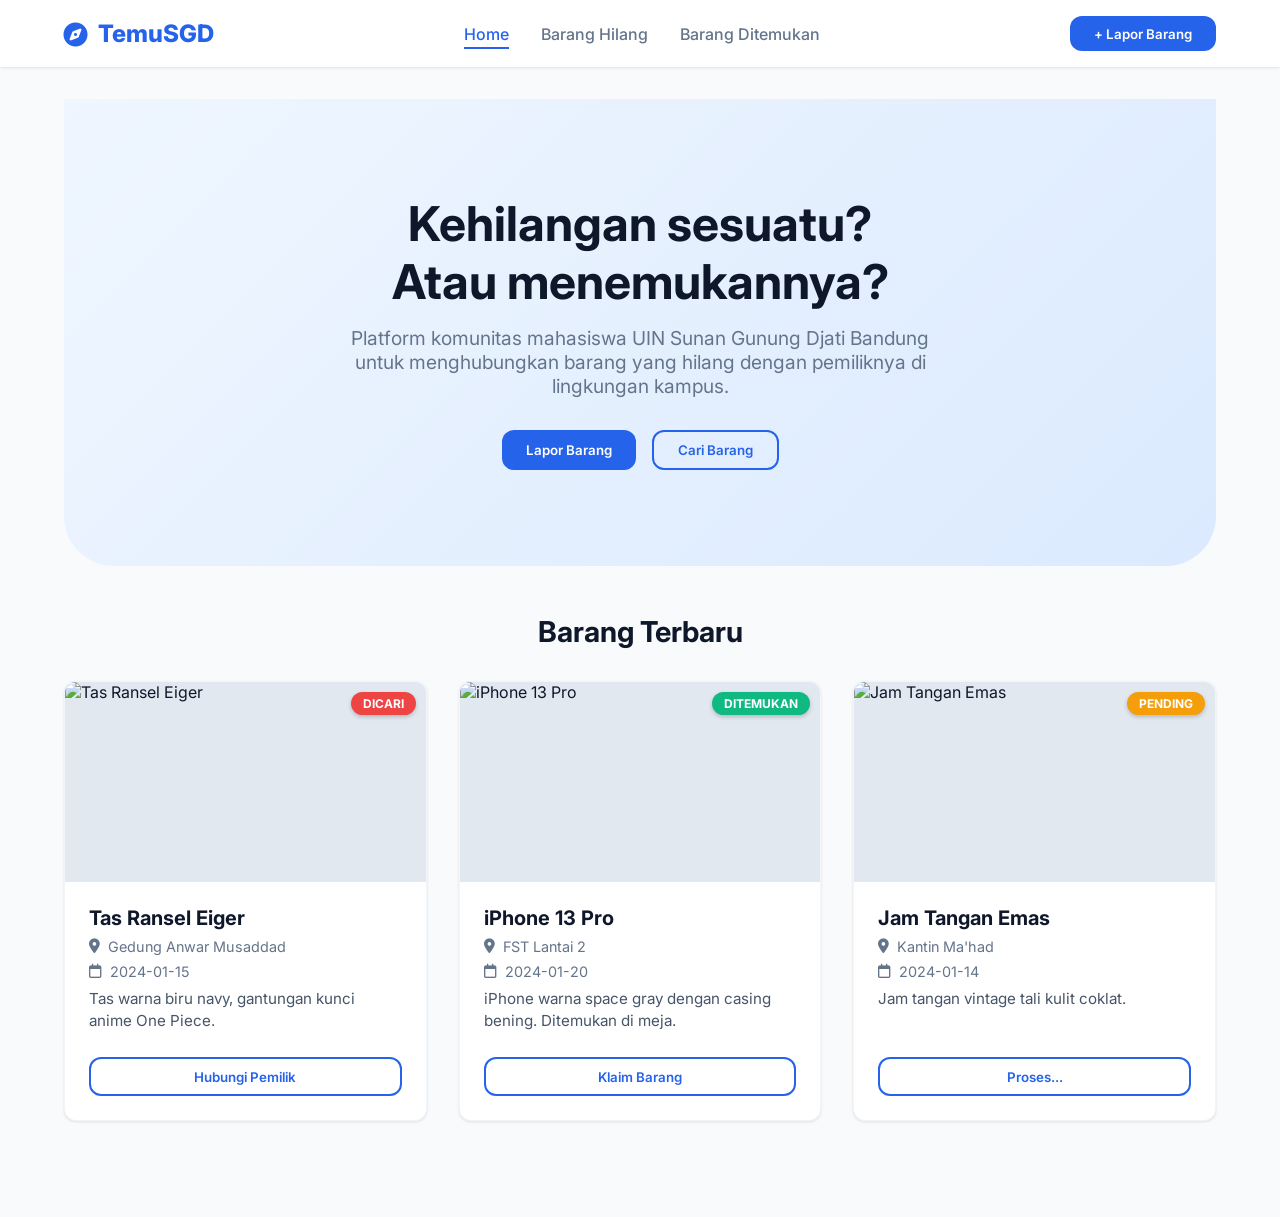
==== frontend/index.html @ 90af9c7e "rubah nama folder public menjadi frontend" ====
<!DOCTYPE html>
<html lang="id">
<head>
    <meta charset="UTF-8">
    <meta name="viewport" content="width=device-width, initial-scale=1.0">
    <title>TemuSini - Lost & Found Campus Platform</title>
    
    <link href="https://fonts.googleapis.com/css2?family=Inter:wght@300;400;500;600;700&display=swap" rel="stylesheet">
    <link rel="stylesheet" href="https://cdnjs.cloudflare.com/ajax/libs/font-awesome/6.4.0/css/all.min.css">
    
    <link rel="stylesheet" href="style.css">
</head>
<body>

    <header>
        <div class="logo">
            <i class="fa-solid fa-compass"></i> TemuSGD
        </div>
        <ul class="nav-links">
            <li><a href="#" onclick="navTo('home')" class="active" id="nav-home">Home</a></li>
            <li><a href="#" onclick="navTo('lost')" id="nav-lost">Barang Hilang</a></li>
            <li><a href="#" onclick="navTo('found')" id="nav-found">Barang Ditemukan</a></li>
        </ul>
        <button class="btn-primary" onclick="navTo('report')">+ Lapor Barang</button>
        
        <div class="menu-toggle" onclick="alert('Menu Mobile belum aktif di demo ini')">
            <i class="fa-solid fa-bars"></i>
        </div>
    </header>

    <main>
        <section id="home" class="section active">
            <div class="hero">
                <h1>Kehilangan sesuatu?<br>Atau menemukannya?</h1>
                <p>Platform komunitas mahasiswa UIN Sunan Gunung Djati Bandung untuk menghubungkan barang yang hilang dengan pemiliknya di lingkungan kampus.</p>
                <div class="hero-buttons">
                    <button class="btn-primary" onclick="navTo('report')">Lapor Barang</button>
                    <button class="btn-outline" onclick="navTo('found')">Cari Barang</button>
                </div>
            </div>

            <h2 class="section-title">Barang Terbaru</h2>
            <div class="items-grid" id="recent-items-grid">
                </div>
        </section>

        <section id="listing" class="section">
            <h2 id="listing-title" class="section-title">Daftar Barang</h2>
            
            <div class="filter-bar">
                <div class="search-box">
                    <i class="fa-solid fa-search"></i>
                    <input type="text" id="searchInput" placeholder="Cari barang (e.g. iPhone, Tas, Kunci)..." onkeyup="filterItems()">
                </div>
                <div class="categories">
                    <span class="cat-pill active" onclick="setCategory('all', this)">Semua</span>
                    <span class="cat-pill" onclick="setCategory('Elektronik', this)">Elektronik</span>
                    <span class="cat-pill" onclick="setCategory('Tas', this)">Tas</span>
                    <span class="cat-pill" onclick="setCategory('Aksesoris', this)">Aksesoris</span>
                    <span class="cat-pill" onclick="setCategory('Dokumen', this)">Dokumen</span>
                    <span class="cat-pill" onclick="setCategory('Lainnya', this)">Lainnya</span>
                </div>
            </div>

            <div class="items-grid" id="listing-grid">
                </div>
        </section>

        <section id="report" class="section">
            <div class="form-container">
                <h2 class="section-title">Formulir Pelaporan</h2>
                
                <div class="form-toggle">
                    <div class="toggle-btn active" id="btn-lost" onclick="toggleReportType('lost')">Saya Kehilangan</div>
                    <div class="toggle-btn" id="btn-found" onclick="toggleReportType('found')">Saya Menemukan</div>
                </div>

                <form onsubmit="handleReportSubmit(event)">
                    <div class="form-group">
                        <label>Nama Barang</label>
                        <input type="text" id="input-title" class="form-control" placeholder="Contoh: Tas Ransel Navy" required>
                    </div>
                    
                    <div class="grid-2">
                        <div class="form-group">
                            <label>Kategori</label>
                            <select id="input-category" class="form-control">
                                <option value="Elektronik">Elektronik</option>
                                <option value="Tas">Tas</option>
                                <option value="Aksesoris">Aksesoris</option>
                                <option value="Dokumen">Dokumen</option>
                                <option value="Lainnya">Lainnya</option>
                            </select>
                        </div>
                        <div class="form-group">
                            <label>Tanggal</label>
                            <input type="date" id="input-date" class="form-control" required>
                        </div>
                    </div>

                    <div class="form-group">
                        <label>Lokasi (Hilang/Ditemukan)</label>
                        <input type="text" id="input-location" class="form-control" placeholder="Contoh: Gedung Anwar Musaddad" required>
                    </div>

                    <div class="form-group">
                        <label>Deskripsi</label>
                        <textarea id="input-desc" class="form-control" placeholder="Jelaskan ciri-ciri barang secara detail..."></textarea>
                    </div>
                    
                    <div class="form-group">
                        <label>Foto Barang (Opsional)</label>
                        <div class="file-upload">
                            <i class="fa-solid fa-cloud-arrow-up"></i> Upload Foto
                            <input type="file" id="input-image" class="form-control" accept="image/*">
                        </div>
                    </div>

                    <button type="submit" class="btn-primary full-width">Kirim Laporan</button>
                </form>
            </div>
        </section>
    </main>

    <div id="claimModal" class="modal">
        <div class="modal-content">
            <span class="close-modal" onclick="closeModal()">&times;</span>
            <h3>Klaim Barang</h3>
            <p class="modal-subtitle">Anda akan menghubungi penemu barang ini.</p>
            
            <div class="modal-item-info">
                <h4 id="modal-item-name">Nama Barang</h4>
                <p>Ditemukan oleh: <span id="modal-finder">Nama</span></p>
            </div>

            <form onsubmit="handleClaimSubmit(event)">
                <div class="form-group">
                    <label>Nama Lengkap Anda</label>
                    <input type="text" class="form-control" required>
                </div>
                <div class="form-group">
                    <label>Bukti Kepemilikan</label>
                    <textarea class="form-control" placeholder="Sebutkan ciri khusus (misal: wallpaper HP, isi dompet)..." required></textarea>
                </div>
                <button type="submit" class="btn-primary full-width">Ajukan Klaim</button>
            </form>
        </div>
    </div>

    <script src="script.js"></script>
</body>
</html>
---- frontend/style.css ----
/* --- CSS VARIABLES & RESET --- */
:root {
    --primary: #2563eb;       /* Biru Utama */
    --primary-dark: #1e40af;
    --secondary: #64748b;
    --accent-green: #10b981;  /* Found */
    --accent-yellow: #f59e0b; /* Pending */
    --accent-red: #ef4444;    /* Lost */
    --bg-light: #f8fafc;
    --white: #ffffff;
    --text-dark: #0f172a;
    --shadow-sm: 0 1px 3px rgba(0,0,0,0.1);
    --shadow-md: 0 4px 6px -1px rgba(0,0,0,0.1);
    --shadow-lg: 0 10px 15px -3px rgba(0,0,0,0.1);
    --radius: 12px;
}

* { margin: 0; padding: 0; box-sizing: border-box; font-family: 'Inter', sans-serif; }
body { background-color: var(--bg-light); color: var(--text-dark); overflow-x: hidden; }
a { text-decoration: none; color: inherit; transition: 0.3s; }
ul { list-style: none; }

/* --- HEADER --- */
header {
    background: var(--white); padding: 1rem 5%; position: sticky; top: 0; z-index: 1000;
    box-shadow: var(--shadow-sm); display: flex; justify-content: space-between; align-items: center;
}
.logo { font-size: 1.5rem; font-weight: 800; color: var(--primary); display: flex; align-items: center; gap: 10px; }
.nav-links { display: flex; gap: 2rem; }
.nav-links li a { font-weight: 500; color: var(--secondary); position: relative; padding: 5px 0; }
.nav-links li a:hover, .nav-links li a.active { color: var(--primary); }
.nav-links li a.active::after { content: ''; position: absolute; width: 100%; height: 2px; background: var(--primary); bottom: 0; left: 0; }
.btn-primary { background: var(--primary); color: white; padding: 0.6rem 1.5rem; border-radius: var(--radius); font-weight: 600; border: none; cursor: pointer; transition: 0.3s; }
.btn-primary:hover { background: var(--primary-dark); transform: translateY(-2px); box-shadow: var(--shadow-md); }
.menu-toggle { display: none; cursor: pointer; font-size: 1.5rem; color: var(--primary); }

/* --- MAIN LAYOUT --- */
main { min-height: 80vh; padding-bottom: 4rem; }
.section { display: none; animation: fadeIn 0.5s ease-in-out; padding: 2rem 5%; }
.section.active { display: block; }
.section-title { text-align: center; margin-bottom: 2rem; color: var(--text-dark); font-size: 1.8rem; }
.full-width { width: 100%; }

/* --- HERO --- */
.hero { text-align: center; padding: 6rem 1rem; background: linear-gradient(135deg, #eff6ff 0%, #dbeafe 100%); border-radius: 0 0 50px 50px; margin-bottom: 3rem; }
.hero h1 { font-size: 3rem; margin-bottom: 1rem; line-height: 1.2; }
.hero p { font-size: 1.2rem; color: var(--secondary); margin-bottom: 2rem; max-width: 600px; margin: 0 auto 2rem auto; }
.hero-buttons { display: flex; gap: 1rem; justify-content: center; }
.btn-outline { background: transparent; border: 2px solid var(--primary); color: var(--primary); padding: 0.6rem 1.5rem; border-radius: var(--radius); font-weight: 600; cursor: pointer; transition: 0.3s; }
.btn-outline:hover { background: var(--primary); color: white; }

/* --- CARDS & GRID --- */
.items-grid { display: grid; grid-template-columns: repeat(auto-fill, minmax(280px, 1fr)); gap: 2rem; }
.card { background: var(--white); border-radius: var(--radius); overflow: hidden; box-shadow: var(--shadow-sm); transition: 0.3s; border: 1px solid #f1f5f9; display: flex; flex-direction: column; }
.card:hover { transform: translateY(-5px); box-shadow: var(--shadow-lg); }
.card-img { height: 200px; width: 100%; background: #e2e8f0; position: relative; overflow: hidden; }
.card-img img { width: 100%; height: 100%; object-fit: cover; transition: 0.5s; }
.card:hover .card-img img { transform: scale(1.05); }
.badge { position: absolute; top: 10px; right: 10px; padding: 4px 12px; border-radius: 20px; font-size: 0.75rem; font-weight: 700; text-transform: uppercase; color: white; box-shadow: 0 2px 4px rgba(0,0,0,0.2); }
.badge.found { background: var(--accent-green); }
.badge.lost { background: var(--accent-red); }
.badge.pending { background: var(--accent-yellow); }
.card-body { padding: 1.5rem; flex-grow: 1; display: flex; flex-direction: column; }
.card-title { font-size: 1.25rem; font-weight: 700; margin-bottom: 0.5rem; }
.card-meta { font-size: 0.9rem; color: var(--secondary); display: flex; align-items: center; gap: 8px; margin-bottom: 0.5rem; }
.card-desc { font-size: 0.95rem; color: #475569; margin-bottom: 1.5rem; line-height: 1.5; display: -webkit-box; -webkit-line-clamp: 2; -webkit-box-orient: vertical; overflow: hidden; }
.card-footer { margin-top: auto; }

/* --- FILTER BAR --- */
.filter-bar { display: flex; flex-wrap: wrap; gap: 1rem; justify-content: space-between; margin-bottom: 2rem; background: var(--white); padding: 1.5rem; border-radius: var(--radius); box-shadow: var(--shadow-sm); align-items: center; }
.search-box { flex: 1; position: relative; min-width: 300px; }
.search-box input { width: 100%; padding: 0.8rem 1rem 0.8rem 2.5rem; border: 1px solid #e2e8f0; border-radius: var(--radius); outline: none; transition: 0.3s; }
.search-box input:focus { border-color: var(--primary); box-shadow: 0 0 0 3px rgba(37, 99, 235, 0.1); }
.search-box i { position: absolute; left: 1rem; top: 50%; transform: translateY(-50%); color: var(--secondary); }
.categories { display: flex; gap: 0.5rem; overflow-x: auto; padding-bottom: 5px; }
.cat-pill { padding: 0.5rem 1rem; background: #f1f5f9; border-radius: 20px; font-size: 0.9rem; cursor: pointer; white-space: nowrap; transition: 0.2s; color: var(--secondary); font-weight: 500; }
.cat-pill:hover, .cat-pill.active { background: var(--primary); color: white; }

/* --- FORMS --- */
.form-container { max-width: 600px; margin: 0 auto; background: var(--white); padding: 2.5rem; border-radius: var(--radius); box-shadow: var(--shadow-md); }
.form-toggle { display: flex; margin-bottom: 2rem; background: #f1f5f9; padding: 5px; border-radius: var(--radius); }
.toggle-btn { flex: 1; padding: 0.8rem; text-align: center; cursor: pointer; font-weight: 600; border-radius: 8px; transition: 0.3s; color: var(--secondary); }
.toggle-btn.active { background: var(--white); box-shadow: var(--shadow-sm); color: var(--primary); }
.form-group { margin-bottom: 1.2rem; }
.form-group label { display: block; margin-bottom: 0.5rem; font-weight: 500; font-size: 0.9rem; }
.form-control { width: 100%; padding: 0.8rem; border: 1px solid #cbd5e1; border-radius: 8px; font-size: 1rem; outline: none; transition: 0.2s; }
.form-control:focus { border-color: var(--primary); box-shadow: 0 0 0 3px rgba(37, 99, 235, 0.1); }
textarea.form-control { resize: vertical; min-height: 100px; }
.grid-2 { display: grid; grid-template-columns: 1fr 1fr; gap: 1rem; }
.file-upload { border: 2px dashed #cbd5e1; border-radius: 8px; padding: 1.5rem; text-align: center; color: var(--secondary); cursor: pointer; position: relative; }
.file-upload input { position: absolute; width: 100%; height: 100%; top: 0; left: 0; opacity: 0; cursor: pointer; }
.file-upload:hover { border-color: var(--primary); background: #eff6ff; }

/* --- MODAL --- */
.modal { display: none; position: fixed; top: 0; left: 0; width: 100%; height: 100%; background: rgba(0,0,0,0.5); z-index: 2000; justify-content: center; align-items: center; opacity: 0; transition: opacity 0.3s; backdrop-filter: blur(2px); }
.modal.show { display: flex; opacity: 1; }
.modal-content { background: var(--white); width: 90%; max-width: 500px; padding: 2rem; border-radius: var(--radius); position: relative; animation: slideUp 0.3s; box-shadow: var(--shadow-lg); }
.close-modal { position: absolute; top: 1rem; right: 1rem; font-size: 1.5rem; cursor: pointer; color: var(--secondary); transition: 0.2s; }
.close-modal:hover { color: var(--accent-red); }
.modal-item-info { background: #f8fafc; padding: 1rem; border-radius: 8px; margin-bottom: 1.5rem; border-left: 4px solid var(--primary); }
@keyframes fadeIn { from { opacity: 0; transform: translateY(10px); } to { opacity: 1; transform: translateY(0); } }
@keyframes slideUp { from { transform: translateY(20px); opacity: 0; } to { transform: translateY(0); opacity: 1; } }

/* --- RESPONSIVE --- */
@media (max-width: 768px) {
    .hero h1 { font-size: 2rem; }
    .nav-links { display: none; }
    .menu-toggle { display: block; }
    .grid-2 { grid-template-columns: 1fr; }
}
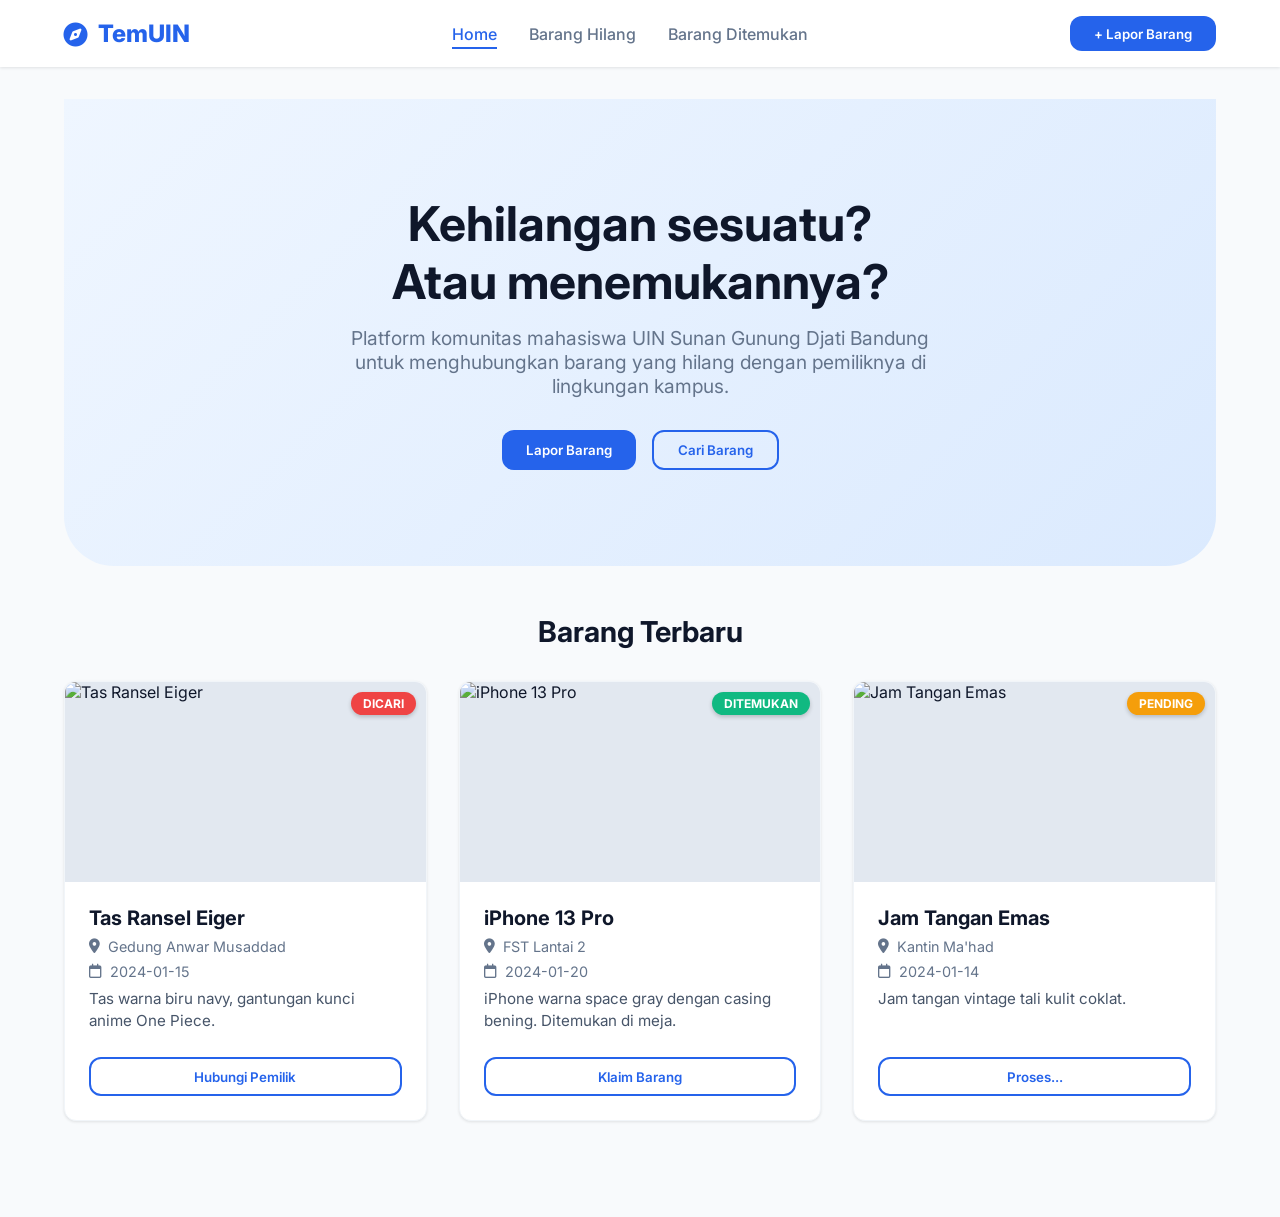
==== commit 843b4480: "Otak Atik FrontEnd Zeck" ====
--- a/frontend/index.html
+++ b/frontend/index.html
@@ -3,7 +3,7 @@
 <head>
     <meta charset="UTF-8">
     <meta name="viewport" content="width=device-width, initial-scale=1.0">
-    <title>TemuSini - Lost & Found Campus Platform</title>
+    <title>TemUIN - Lost & Found Campus Platform</title>
     
     <link href="https://fonts.googleapis.com/css2?family=Inter:wght@300;400;500;600;700&display=swap" rel="stylesheet">
     <link rel="stylesheet" href="https://cdnjs.cloudflare.com/ajax/libs/font-awesome/6.4.0/css/all.min.css">
@@ -14,7 +14,7 @@
 
     <header>
         <div class="logo">
-            <i class="fa-solid fa-compass"></i> TemuSGD
+            <i class="fa-solid fa-compass"></i> TemUIN
         </div>
         <ul class="nav-links">
             <li><a href="#" onclick="navTo('home')" class="active" id="nav-home">Home</a></li>
@@ -67,59 +67,128 @@
         </section>
 
         <section id="report" class="section">
-            <div class="form-container">
-                <h2 class="section-title">Formulir Pelaporan</h2>
-                
-                <div class="form-toggle">
-                    <div class="toggle-btn active" id="btn-lost" onclick="toggleReportType('lost')">Saya Kehilangan</div>
-                    <div class="toggle-btn" id="btn-found" onclick="toggleReportType('found')">Saya Menemukan</div>
-                </div>
-
-                <form onsubmit="handleReportSubmit(event)">
-                    <div class="form-group">
-                        <label>Nama Barang</label>
-                        <input type="text" id="input-title" class="form-control" placeholder="Contoh: Tas Ransel Navy" required>
+    <div class="form-container">
+        <h2 class="section-title">Formulir Pelaporan</h2>
+        
+        <div class="form-toggle">
+            <div class="toggle-btn active" id="btn-lost" onclick="toggleReportType('lost')">Saya Kehilangan</div>
+            <div class="toggle-btn" id="btn-found" onclick="toggleReportType('found')">Saya Menemukan</div>
+        </div>
+
+        <form onsubmit="handleReportSubmit(event)" id="report-form"> 
+            
+            <div class="form-group">
+                <label>Nama Barang</label>
+                <input type="text" id="input-title" class="form-control" placeholder="Contoh: Tas Ransel Navy" required>
+            </div>
+            
+            <div class="NameReporter form-group">
+                <div class="form-group">
+                    <label id="reporter-label">Nama Anda </label> 
+                    <input type="text" id="input-reporter" class="form-control" placeholder="Contoh: Budi Santoso" required>
+                </div>
+            </div>
+            
+            <div id="lost-form-fields" class="form-type active-fields">
+                
+                
+                <div class="grid-2">
+                    <div class="form-group">
+                        <label>Kategori Barang Hilang</label>
+                        <select id="input-category-lost" class="form-control">
+                            <option value="Elektronik">Elektronik</option>
+                            <option value="Aksesoris">Aksesoris</option>
+                            <option value="Buku">Buku</option>
+                            <option value="Pakaian">Pakaian</option>
+                            </select>
                     </div>
                     
-                    <div class="grid-2">
-                        <div class="form-group">
-                            <label>Kategori</label>
-                            <select id="input-category" class="form-control">
-                                <option value="Elektronik">Elektronik</option>
-                                <option value="Tas">Tas</option>
-                                <option value="Aksesoris">Aksesoris</option>
-                                <option value="Dokumen">Dokumen</option>
-                                <option value="Lainnya">Lainnya</option>
+                    <div class="form-group">
+                        <label>Nomor WhatsApp Anda</label>
+                        <input type="tel" id="input-phone-lost" class="form-control" placeholder="08xxxxxxxx" required>
+                    </div>  
+                    <div class="form-group">
+                        <label>Tanggal Hilang</label>
+                        <input type="date" id="input-date-lost" class="form-control" required>
+                    </div>
+                </div>
+
+                <div class="form-group">
+                    <label>Lokasi Terakhir Melihat</label>
+                    <input type="text" id="input-location-lost" class="form-control" placeholder="Contoh: Gedung Anwar Musaddad" required>
+                </div>
+
+                <div class="form-group">
+                    <label>Deskripsi Ciri-ciri Barang Hilang</label>
+                    <textarea id="input-desc-lost" class="form-control" placeholder="Jelaskan ciri-ciri barang secara detail..."></textarea>
+                </div>
+            </div>
+            <div id="found-form-fields" class="form-type hidden-fields">
+                
+                 <div class="grid-2">
+                    <div class="form-group">
+                        <label>Kategori Barang Ditemukan</label>
+                        <select id="input-category-found" class="form-control">
+                            <option value="Elektronik">Elektronik</option>
+                            <option value="Aksesoris">Aksesoris</option>
+                            <option value="Buku">Buku</option>
+                            <option value="Pakaian">Pakaian</option>
                             </select>
-                        </div>
-                        <div class="form-group">
-                            <label>Tanggal</label>
-                            <input type="date" id="input-date" class="form-control" required>
-                        </div>
-                    </div>
-
-                    <div class="form-group">
-                        <label>Lokasi (Hilang/Ditemukan)</label>
-                        <input type="text" id="input-location" class="form-control" placeholder="Contoh: Gedung Anwar Musaddad" required>
-                    </div>
-
-                    <div class="form-group">
-                        <label>Deskripsi</label>
-                        <textarea id="input-desc" class="form-control" placeholder="Jelaskan ciri-ciri barang secara detail..."></textarea>
+                    </div>
+                    <div class="form-group">
+                        <label>Nomor WhatsApp Anda (Penemu)</label>
+                        <input type="tel" id="input-phone-found" class="form-control" placeholder="08xxxxxxxx" required>
+                    </div>
+                    <div class="form-group">
+                        <label>Tanggal Ditemukan</label>
+                        <input type="date" id="input-date-found" class="form-control" required>
+                    </div>
+                </div>
+
+                <div class="form-group">
+                    <label>Lokasi Ditemukan</label>
+                    <input type="text" id="input-location-found" class="form-control" placeholder="Contoh: Masjid UIN SGD Bandung" required>
+                </div>
+
+                <div class="form-group">
+                    <label>Deskripsi Barang Ditemukan</label>
+                    <textarea id="input-desc-found" class="form-control" placeholder="Jelaskan ciri-ciri umum barang yang Anda temukan..."></textarea>
+                </div>
+                
+                <div class="verification-fields">
+                    <h4 style="margin-top: 20px;">🔑 5 Pertanyaan Rahasia untuk Verifikasi Klaim</h4>
+                    <p class="text-secondary">Informasi ini tidak akan ditampilkan kepada publik dan hanya akan digunakan oleh penemu untuk memastikan barang diklaim oleh pemilik yang benar.</p>
+
+                    <div class="form-group">
+                        <label>Ciri Rahasia 1 </label>
+                        <input type="text" id="input-secret-1" class="form-control" placeholder="Contoh: Isi dompet, Wallpaper HP, atau Ciri fisik yang tidak terlihat dari luar." required>
+                    </div>
+
+                    <div class="form-group">
+                        <label>Ciri Rahasia 2 </label>
+                        <input type="text" id="input-secret-2" class="form-control" placeholder="Contoh: Ciri fisik yang tidak terlihat dari luar atau Kondisi baterai." required>
+                    </div>
+
+                    <div class="form-group">
+                        <label>Ciri Rahasia 3 </label>
+                        <input type="text" id="input-secret-3" class="form-control" placeholder="Contoh: Jumlah uang di dalam dompet atau kode sandi tertentu.">
                     </div>
                     
-                    <div class="form-group">
-                        <label>Foto Barang (Opsional)</label>
-                        <div class="file-upload">
-                            <i class="fa-solid fa-cloud-arrow-up"></i> Upload Foto
-                            <input type="file" id="input-image" class="form-control" accept="image/*">
-                        </div>
-                    </div>
-
-                    <button type="submit" class="btn-primary full-width">Kirim Laporan</button>
-                </form>
-            </div>
-        </section>
+                </div>
+                
+            </div>
+            <div class="form-group">
+                <label>Foto Barang (Opsional)</label>
+                <div class="file-upload">
+                    <i class="fa-solid fa-cloud-arrow-up"></i> Upload Foto
+                    <input type="file" id="input-image" class="form-control" accept="image/*">
+                </div>
+            </div>
+
+            <button type="submit" class="btn-primary full-width">Kirim Laporan</button>
+        </form>
+    </div>
+</section>
     </main>
 
     <div id="claimModal" class="modal">
@@ -136,17 +205,28 @@
             <form onsubmit="handleClaimSubmit(event)">
                 <div class="form-group">
                     <label>Nama Lengkap Anda</label>
-                    <input type="text" class="form-control" required>
-                </div>
-                <div class="form-group">
-                    <label>Bukti Kepemilikan</label>
-                    <textarea class="form-control" placeholder="Sebutkan ciri khusus (misal: wallpaper HP, isi dompet)..." required></textarea>
+                    <input type="text" id="claim-name" class="form-control" required>
+                </div>
+                
+                <div class="form-group">
+                    <label>Jawaban Ciri Rahasia 1 (Wajib)</label>
+                    <textarea id="claim-secret-1" class="form-control" placeholder="Sebutkan ciri khusus barang yang hanya diketahui pemilik (Contoh: Isi dompet, Wallpaper HP)..." required></textarea>
+                </div>
+                
+                <div class="form-group">
+                    <label>Jawaban Ciri Rahasia 2 (Wajib)</label>
+                    <textarea id="claim-secret-2" class="form-control" placeholder="Sebutkan ciri khusus barang kedua." required></textarea>
+                </div>
+
+                <div class="form-group">
+                    <label>Jawaban Ciri Rahasia 3 (Opsional)</label>
+                    <textarea id="claim-secret-3" class="form-control" placeholder="Jawaban untuk ciri rahasia tambahan 1."></textarea>
                 </div>
                 <button type="submit" class="btn-primary full-width">Ajukan Klaim</button>
             </form>
         </div>
     </div>
-
+    <script>window.API_BASE = "https://project-sosio.vercel.app/";</script>
     <script src="script.js"></script>
 </body>
 </html>
--- a/frontend/style.css
+++ b/frontend/style.css
@@ -94,7 +94,7 @@
 /* --- MODAL --- */
 .modal { display: none; position: fixed; top: 0; left: 0; width: 100%; height: 100%; background: rgba(0,0,0,0.5); z-index: 2000; justify-content: center; align-items: center; opacity: 0; transition: opacity 0.3s; backdrop-filter: blur(2px); }
 .modal.show { display: flex; opacity: 1; }
-.modal-content { background: var(--white); width: 90%; max-width: 500px; padding: 2rem; border-radius: var(--radius); position: relative; animation: slideUp 0.3s; box-shadow: var(--shadow-lg); }
+.modal-content { background: var(--white); width: 90%; max-width: 500px; padding: 2rem; border-radius: var(--radius); position: relative; animation: slideUp 0.3s; box-shadow: var(--shadow-lg);max-height: 90vh;overflow-y: auto; }
 .close-modal { position: absolute; top: 1rem; right: 1rem; font-size: 1.5rem; cursor: pointer; color: var(--secondary); transition: 0.2s; }
 .close-modal:hover { color: var(--accent-red); }
 .modal-item-info { background: #f8fafc; padding: 1rem; border-radius: 8px; margin-bottom: 1.5rem; border-left: 4px solid var(--primary); }
@@ -107,4 +107,12 @@
     .nav-links { display: none; }
     .menu-toggle { display: block; }
     .grid-2 { grid-template-columns: 1fr; }
+}
+/* Pastikan elemen dengan kelas ini disembunyikan */
+.hidden-fields {
+    display: none !important; 
+}
+/* Opsional: memastikan elemen yang aktif ditampilkan */
+.active-fields {
+    display: block; /* Ganti block jika Anda menggunakan display: flex atau grid */
 }
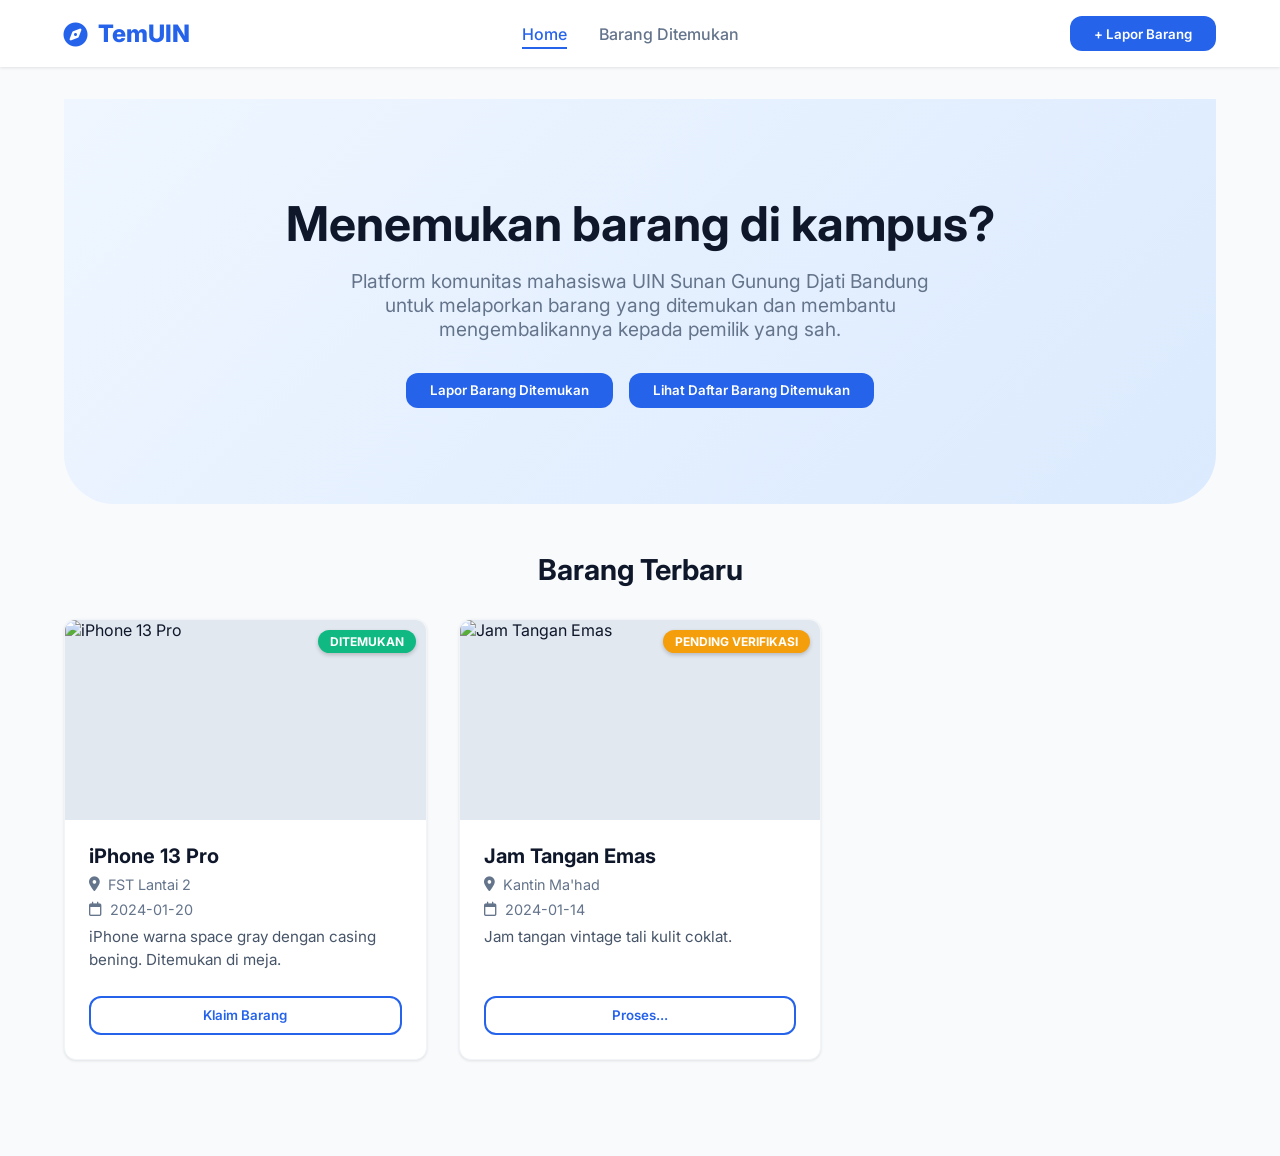
==== commit 1390cc1a: "Perubahan Sabtu Zeck" ====
--- a/frontend/index.html
+++ b/frontend/index.html
@@ -18,7 +18,6 @@
         </div>
         <ul class="nav-links">
             <li><a href="#" onclick="navTo('home')" class="active" id="nav-home">Home</a></li>
-            <li><a href="#" onclick="navTo('lost')" id="nav-lost">Barang Hilang</a></li>
             <li><a href="#" onclick="navTo('found')" id="nav-found">Barang Ditemukan</a></li>
         </ul>
         <button class="btn-primary" onclick="navTo('report')">+ Lapor Barang</button>
@@ -31,11 +30,11 @@
     <main>
         <section id="home" class="section active">
             <div class="hero">
-                <h1>Kehilangan sesuatu?<br>Atau menemukannya?</h1>
-                <p>Platform komunitas mahasiswa UIN Sunan Gunung Djati Bandung untuk menghubungkan barang yang hilang dengan pemiliknya di lingkungan kampus.</p>
+                <h1>Menemukan barang di kampus?</h1>
+                <p>Platform komunitas mahasiswa UIN Sunan Gunung Djati Bandung untuk melaporkan barang yang ditemukan dan membantu mengembalikannya kepada pemilik yang sah.</p>
                 <div class="hero-buttons">
-                    <button class="btn-primary" onclick="navTo('report')">Lapor Barang</button>
-                    <button class="btn-outline" onclick="navTo('found')">Cari Barang</button>
+                    <button class="btn-primary" onclick="navTo('report')">Lapor Barang Ditemukan</button>
+                    <button class="btn-primary" onclick="navTo('found')">Lihat Daftar Barang Ditemukan</button>
                 </div>
             </div>
 
@@ -45,7 +44,7 @@
         </section>
 
         <section id="listing" class="section">
-            <h2 id="listing-title" class="section-title">Daftar Barang</h2>
+            <h2 id="listing-title" class="section-title">Daftar Barang Ditemukan</h2>
             
             <div class="filter-bar">
                 <div class="search-box">
@@ -68,62 +67,27 @@
 
         <section id="report" class="section">
     <div class="form-container">
-        <h2 class="section-title">Formulir Pelaporan</h2>
+        <h2 class="section-title">Formulir Lapor Barang Ditemukan</h2>
         
         <div class="form-toggle">
-            <div class="toggle-btn active" id="btn-lost" onclick="toggleReportType('lost')">Saya Kehilangan</div>
-            <div class="toggle-btn" id="btn-found" onclick="toggleReportType('found')">Saya Menemukan</div>
+            <div class="toggle-btn active" id="btn-found" onclick="toggleReportType('found')">Saya Menemukan</div>
         </div>
 
         <form onsubmit="handleReportSubmit(event)" id="report-form"> 
             
             <div class="form-group">
                 <label>Nama Barang</label>
-                <input type="text" id="input-title" class="form-control" placeholder="Contoh: Tas Ransel Navy" required>
+                <input type="text" id="input-title" class="form-control" placeholder="Contoh: Dompet Kulit Coklat" required>
             </div>
             
             <div class="NameReporter form-group">
                 <div class="form-group">
-                    <label id="reporter-label">Nama Anda </label> 
+                    <label id="reporter-label">Nama Anda (Penemu)</label> 
                     <input type="text" id="input-reporter" class="form-control" placeholder="Contoh: Budi Santoso" required>
                 </div>
             </div>
             
-            <div id="lost-form-fields" class="form-type active-fields">
-                
-                
-                <div class="grid-2">
-                    <div class="form-group">
-                        <label>Kategori Barang Hilang</label>
-                        <select id="input-category-lost" class="form-control">
-                            <option value="Elektronik">Elektronik</option>
-                            <option value="Aksesoris">Aksesoris</option>
-                            <option value="Buku">Buku</option>
-                            <option value="Pakaian">Pakaian</option>
-                            </select>
-                    </div>
-                    
-                    <div class="form-group">
-                        <label>Nomor WhatsApp Anda</label>
-                        <input type="tel" id="input-phone-lost" class="form-control" placeholder="08xxxxxxxx" required>
-                    </div>  
-                    <div class="form-group">
-                        <label>Tanggal Hilang</label>
-                        <input type="date" id="input-date-lost" class="form-control" required>
-                    </div>
-                </div>
-
-                <div class="form-group">
-                    <label>Lokasi Terakhir Melihat</label>
-                    <input type="text" id="input-location-lost" class="form-control" placeholder="Contoh: Gedung Anwar Musaddad" required>
-                </div>
-
-                <div class="form-group">
-                    <label>Deskripsi Ciri-ciri Barang Hilang</label>
-                    <textarea id="input-desc-lost" class="form-control" placeholder="Jelaskan ciri-ciri barang secara detail..."></textarea>
-                </div>
-            </div>
-            <div id="found-form-fields" class="form-type hidden-fields">
+            <div id="found-form-fields" class="form-type active-fields">
                 
                  <div class="grid-2">
                     <div class="form-group">
@@ -133,49 +97,54 @@
                             <option value="Aksesoris">Aksesoris</option>
                             <option value="Buku">Buku</option>
                             <option value="Pakaian">Pakaian</option>
+                            <option value="Dokumen">Dokumen</option>
+                            <option value="Lainnya">Lainnya</option>
                             </select>
                     </div>
                     <div class="form-group">
+                        <label>Tanggal Ditemukan</label>
+                        <input type="date" id="input-date-found" class="form-control" required>
+                    </div>
+                </div>
+
+                <div class="form-group">
+                    <label>Lokasi Ditemukan</label>
+                    <input type="text" id="input-location-found" class="form-control" placeholder="Contoh: Masjid UIN SGD Bandung" required>
+                </div>
+
+                <div class="form-group">
+                    <label>Deskripsi Barang Ditemukan</label>
+                    <textarea id="input-desc-found" class="form-control" placeholder="Jelaskan ciri-ciri umum barang yang Anda temukan..."></textarea>
+                </div>
+                
+                <div class="verification-fields">
+                    <h4 style="margin-top: 20px;">🔑 3 Pertanyaan Rahasia untuk Verifikasi Klaim</h4>
+                    <p class="text-secondary">Informasi ini tidak akan ditampilkan kepada publik dan hanya akan digunakan oleh penemu untuk memastikan barang diklaim oleh pemilik yang benar.</p>
+
+                    <div class="form-group">
+                        <label>Ciri Rahasia 1 </label>
+                        <input type="text" id="input-secret-1" class="form-control" placeholder="Contoh: Isi dompet, Wallpaper HP, atau Ciri fisik yang tidak terlihat dari luar." required>
+                    </div>
+
+                    <div class="form-group">
+                        <label>Ciri Rahasia 2 </label>
+                        <input type="text" id="input-secret-2" class="form-control" placeholder="Contoh: Ciri fisik yang tidak terlihat dari luar atau Kondisi baterai." required>
+                    </div>
+
+                    <div class="form-group">
+                        <label>Ciri Rahasia 3 </label>
+                        <input type="text" id="input-secret-3" class="form-control" placeholder="Contoh: Jumlah uang di dalam dompet atau kode sandi tertentu.">
+                    </div>
+                    </div>
+                
+            </div>
+            
+            <div id="lost-form-fields" class="form-type hidden-fields" style="display: none;">
+                </div>
+            
+            <div class="form-group">
                         <label>Nomor WhatsApp Anda (Penemu)</label>
                         <input type="tel" id="input-phone-found" class="form-control" placeholder="08xxxxxxxx" required>
-                    </div>
-                    <div class="form-group">
-                        <label>Tanggal Ditemukan</label>
-                        <input type="date" id="input-date-found" class="form-control" required>
-                    </div>
-                </div>
-
-                <div class="form-group">
-                    <label>Lokasi Ditemukan</label>
-                    <input type="text" id="input-location-found" class="form-control" placeholder="Contoh: Masjid UIN SGD Bandung" required>
-                </div>
-
-                <div class="form-group">
-                    <label>Deskripsi Barang Ditemukan</label>
-                    <textarea id="input-desc-found" class="form-control" placeholder="Jelaskan ciri-ciri umum barang yang Anda temukan..."></textarea>
-                </div>
-                
-                <div class="verification-fields">
-                    <h4 style="margin-top: 20px;">🔑 5 Pertanyaan Rahasia untuk Verifikasi Klaim</h4>
-                    <p class="text-secondary">Informasi ini tidak akan ditampilkan kepada publik dan hanya akan digunakan oleh penemu untuk memastikan barang diklaim oleh pemilik yang benar.</p>
-
-                    <div class="form-group">
-                        <label>Ciri Rahasia 1 </label>
-                        <input type="text" id="input-secret-1" class="form-control" placeholder="Contoh: Isi dompet, Wallpaper HP, atau Ciri fisik yang tidak terlihat dari luar." required>
-                    </div>
-
-                    <div class="form-group">
-                        <label>Ciri Rahasia 2 </label>
-                        <input type="text" id="input-secret-2" class="form-control" placeholder="Contoh: Ciri fisik yang tidak terlihat dari luar atau Kondisi baterai." required>
-                    </div>
-
-                    <div class="form-group">
-                        <label>Ciri Rahasia 3 </label>
-                        <input type="text" id="input-secret-3" class="form-control" placeholder="Contoh: Jumlah uang di dalam dompet atau kode sandi tertentu.">
-                    </div>
-                    
-                </div>
-                
             </div>
             <div class="form-group">
                 <label>Foto Barang (Opsional)</label>
@@ -195,7 +164,7 @@
         <div class="modal-content">
             <span class="close-modal" onclick="closeModal()">&times;</span>
             <h3>Klaim Barang</h3>
-            <p class="modal-subtitle">Anda akan menghubungi penemu barang ini.</p>
+            <p class="modal-subtitle">Mohon isi data diri dan berikan **jawaban ciri rahasia** untuk verifikasi kepemilikan.</p>
             
             <div class="modal-item-info">
                 <h4 id="modal-item-name">Nama Barang</h4>
@@ -209,24 +178,24 @@
                 </div>
                 
                 <div class="form-group">
-                    <label>Jawaban Ciri Rahasia 1 (Wajib)</label>
+                    <label>Jawaban Ciri Rahasia 1 </label>
                     <textarea id="claim-secret-1" class="form-control" placeholder="Sebutkan ciri khusus barang yang hanya diketahui pemilik (Contoh: Isi dompet, Wallpaper HP)..." required></textarea>
                 </div>
                 
                 <div class="form-group">
-                    <label>Jawaban Ciri Rahasia 2 (Wajib)</label>
+                    <label>Jawaban Ciri Rahasia 2 </label>
                     <textarea id="claim-secret-2" class="form-control" placeholder="Sebutkan ciri khusus barang kedua." required></textarea>
                 </div>
 
                 <div class="form-group">
-                    <label>Jawaban Ciri Rahasia 3 (Opsional)</label>
+                    <label>Jawaban Ciri Rahasia 3 </label>
                     <textarea id="claim-secret-3" class="form-control" placeholder="Jawaban untuk ciri rahasia tambahan 1."></textarea>
                 </div>
                 <button type="submit" class="btn-primary full-width">Ajukan Klaim</button>
             </form>
         </div>
     </div>
-    <script>window.API_BASE = "https://project-sosio.vercel.app/";</script>
+    <script>window.API_BASE = "https://project-sosio.vercel.app/api";</script>
     <script src="script.js"></script>
 </body>
 </html>
--- a/frontend/style.css
+++ b/frontend/style.css
@@ -47,7 +47,7 @@
 .hero p { font-size: 1.2rem; color: var(--secondary); margin-bottom: 2rem; max-width: 600px; margin: 0 auto 2rem auto; }
 .hero-buttons { display: flex; gap: 1rem; justify-content: center; }
 .btn-outline { background: transparent; border: 2px solid var(--primary); color: var(--primary); padding: 0.6rem 1.5rem; border-radius: var(--radius); font-weight: 600; cursor: pointer; transition: 0.3s; }
-.btn-outline:hover { background: var(--primary); color: white; }
+.btn-outline:hover { background: var(--primary); color: rgb(255, 255, 255); }
 
 /* --- CARDS & GRID --- */
 .items-grid { display: grid; grid-template-columns: repeat(auto-fill, minmax(280px, 1fr)); gap: 2rem; }
